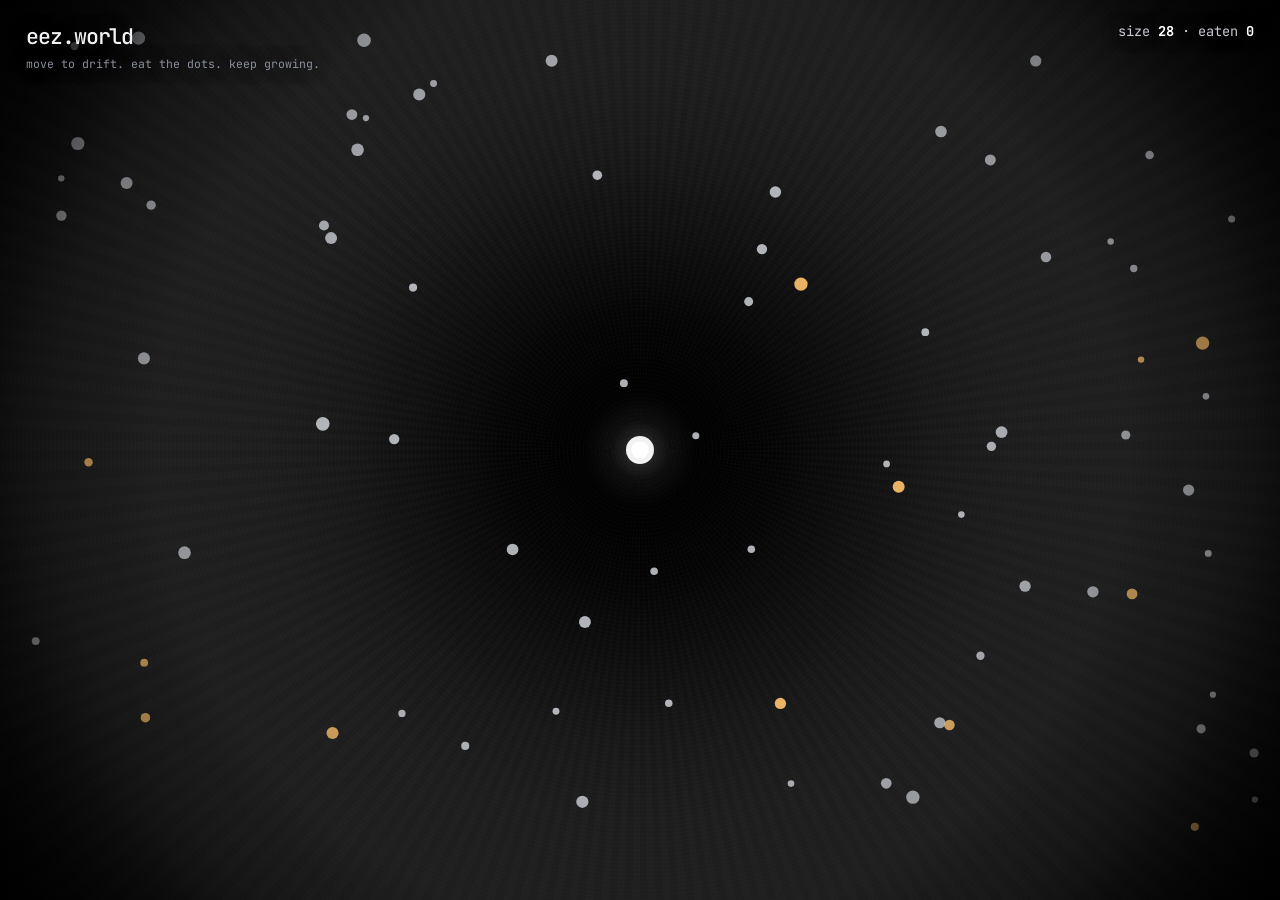
==== index.html @ ff13ab43 "eez.world home game: the orb travels like the bjvfi light, dots stay put, app links removed" ====
<!DOCTYPE html>
<html lang="en">
<head>
<meta charset="utf-8" />
<meta name="viewport" content="width=device-width, initial-scale=1, viewport-fit=cover, user-scalable=no" />
<meta name="theme-color" content="#000000" />
<title>eez.world</title>
<meta name="description" content="eez.world. Drift through the void, eat the dots, keep growing. The apps live at eez.world/eez and eez.world/unet." />
<meta property="og:title" content="eez.world" />
<meta property="og:description" content="Drift through the void, eat the dots, keep growing." />
<meta property="og:url" content="https://eez.world/" />
<meta property="og:type" content="website" />
<link rel="icon" href="eez/icons/eez.svg" type="image/svg+xml" />
<link rel="preconnect" href="https://fonts.googleapis.com" />
<link rel="preconnect" href="https://fonts.gstatic.com" crossorigin />
<link href="https://fonts.googleapis.com/css2?family=JetBrains+Mono:wght@400;500;700&display=swap" rel="stylesheet" />
<style>
  * { box-sizing: border-box; margin: 0; padding: 0; }
  html, body { height: 100%; }
  body {
    background: #000; color: #F2F2F5;
    font-family: "JetBrains Mono", ui-monospace, SFMono-Regular, Menlo, monospace;
    overflow: hidden;
  }
  /* The bjvfi void: layered rings and a soft light well, plus a vignette. */
  .void { position: fixed; inset: 0; overflow: hidden; background: #000; }
  .void::before {
    content: ""; position: absolute; inset: 0;
    background:
      repeating-conic-gradient(from 0deg at 50% 50%,
        rgba(255,255,255,.012) 0deg 1deg,
        transparent 1deg 2deg),
      repeating-radial-gradient(circle at 50% 50%,
        rgba(255,255,255,.010) 0px 1px,
        transparent 1px 4px),
      radial-gradient(circle at 50% 50%,
        #000 0%, #000 6%, #010101 11%, #050505 18%, #0d0d0d 26%,
        #161616 36%, #1f1f1f 48%, #262626 62%, #1f1f1f 78%,
        #0d0d0d 92%, #030303 100%);
    background-size: auto, auto, cover;
    pointer-events: none;
  }
  .void::after {
    content: ""; position: absolute; inset: 0; z-index: 3;
    background: radial-gradient(circle at 50% 50%,
      transparent 0%, transparent 40%,
      rgba(0,0,0,.35) 75%, rgba(0,0,0,.95) 100%);
    pointer-events: none;
  }
  canvas { position: absolute; inset: 0; z-index: 1; display: block; touch-action: none; cursor: crosshair; }
  .hud {
    position: absolute; z-index: 4; pointer-events: none;
    text-shadow: 0 0 18px rgba(0,0,0,.9);
  }
  .mark {
    top: 22px; left: 26px; font-size: 1.35rem; font-weight: 500; letter-spacing: -.05em;
  }
  .mark small { display: block; margin-top: 6px; font-size: .72rem; color: #8a8f9c; letter-spacing: 0; font-weight: 400; }
  .score { top: 22px; right: 26px; text-align: right; font-size: .85rem; color: #c9ccd4; }
  .score b { color: #fff; font-weight: 700; }
</style>
</head>
<body>
<div class="void">
  <canvas id="game" aria-label="A small game. Move to drift through the void and eat dots to grow."></canvas>
  <div class="hud mark">eez.world<small>move to drift. eat the dots. keep growing.</small></div>
  <div class="hud score">size <b id="size">10</b> · eaten <b id="eaten">0</b></div>
</div>
<script>
(function () {
  var canvas = document.getElementById("game");
  var ctx = canvas.getContext("2d");
  var sizeEl = document.getElementById("size");
  var eatenEl = document.getElementById("eaten");

  var W = 0, H = 0, DPR = 1;
  var pellets = [];
  var player = { x: 0, y: 0, r: 14 };
  var target = null;               // where the light is heading
  var eaten = 0;
  var keys = {};
  var MAX_R = 120;

  function pelletCount() { return Math.max(60, Math.min(150, Math.round(W * H / 15000))); }
  function newPellet() {
    return {
      x: 24 + Math.random() * Math.max(10, W - 48),
      y: 24 + Math.random() * Math.max(10, H - 48),
      r: 3 + Math.random() * 4,
      warm: Math.random() < 0.16    // a few warm dots among the pale ones
    };
  }
  function seed() {
    pellets = [];
    var n = pelletCount();
    for (var i = 0; i < n; i++) pellets.push(newPellet());
  }
  function resize() {
    DPR = Math.min(window.devicePixelRatio || 1, 2);
    W = window.innerWidth; H = window.innerHeight;
    canvas.width = Math.round(W * DPR);
    canvas.height = Math.round(H * DPR);
    canvas.style.width = W + "px";
    canvas.style.height = H + "px";
    if (!player.x && !player.y) { player.x = W / 2; player.y = H / 2; }
    player.x = Math.max(player.r, Math.min(W - player.r, player.x));
    player.y = Math.max(player.r, Math.min(H - player.r, player.y));
    seed();
  }
  window.addEventListener("resize", resize);

  window.addEventListener("pointermove", function (e) { target = { x: e.clientX, y: e.clientY }; });
  window.addEventListener("pointerdown", function (e) { target = { x: e.clientX, y: e.clientY }; });
  window.addEventListener("keydown", function (e) { keys[e.key.toLowerCase()] = true; });
  window.addEventListener("keyup", function (e) { keys[e.key.toLowerCase()] = false; });

  function step() {
    // The orb itself travels, the way the bjvfi light follows you around.
    if (!target) target = { x: player.x, y: player.y };
    var stepPx = 16;
    if (keys["arrowleft"] || keys["a"]) target.x -= stepPx;
    if (keys["arrowright"] || keys["d"]) target.x += stepPx;
    if (keys["arrowup"] || keys["w"]) target.y -= stepPx;
    if (keys["arrowdown"] || keys["s"]) target.y += stepPx;
    target.x = Math.max(0, Math.min(W, target.x));
    target.y = Math.max(0, Math.min(H, target.y));
    player.x += (target.x - player.x) * 0.07;
    player.y += (target.y - player.y) * 0.07;
    player.x = Math.max(player.r, Math.min(W - player.r, player.x));
    player.y = Math.max(player.r, Math.min(H - player.r, player.y));

    // Eating: touch a dot, grow a little, a new dot appears somewhere.
    for (var i = 0; i < pellets.length; i++) {
      var p = pellets[i];
      var dx = p.x - player.x, dy = p.y - player.y;
      var rr = player.r + p.r * 0.4;
      if (dx * dx + dy * dy < rr * rr) {
        if (player.r < MAX_R) player.r = Math.min(MAX_R, Math.sqrt(player.r * player.r + p.r * p.r * 0.55));
        eaten++;
        pellets[i] = newPellet();
        sizeEl.textContent = Math.round(player.r * 2);
        eatenEl.textContent = eaten;
      }
    }
  }

  function draw() {
    ctx.setTransform(DPR, 0, 0, DPR, 0, 0);
    ctx.clearRect(0, 0, W, H);

    // The dots sit still on the void. Only the light moves.
    for (var i = 0; i < pellets.length; i++) {
      var p = pellets[i];
      ctx.beginPath();
      ctx.arc(p.x, p.y, p.r, 0, Math.PI * 2);
      ctx.fillStyle = p.warm ? "rgba(255,196,110,0.9)" : "rgba(230,233,240,0.75)";
      ctx.fill();
    }

    // The player: a soft light well with a bright core, the bjvfi glow.
    var glow = ctx.createRadialGradient(player.x, player.y, 0, player.x, player.y, player.r * 4.2);
    glow.addColorStop(0, "rgba(255,255,255,0.20)");
    glow.addColorStop(0.5, "rgba(255,255,255,0.05)");
    glow.addColorStop(1, "rgba(255,255,255,0)");
    ctx.beginPath();
    ctx.arc(player.x, player.y, player.r * 4.2, 0, Math.PI * 2);
    ctx.fillStyle = glow;
    ctx.fill();
    ctx.beginPath();
    ctx.arc(player.x, player.y, player.r, 0, Math.PI * 2);
    ctx.fillStyle = "#F2F2F5";
    ctx.fill();
    ctx.beginPath();
    ctx.arc(player.x, player.y, player.r * 0.62, 0, Math.PI * 2);
    ctx.fillStyle = "#ffffff";
    ctx.fill();
  }

  function frame() {
    step();
    draw();
    requestAnimationFrame(frame);
  }
  resize();
  sizeEl.textContent = Math.round(player.r * 2);
  requestAnimationFrame(frame);
})();
</script>
</body>
</html>
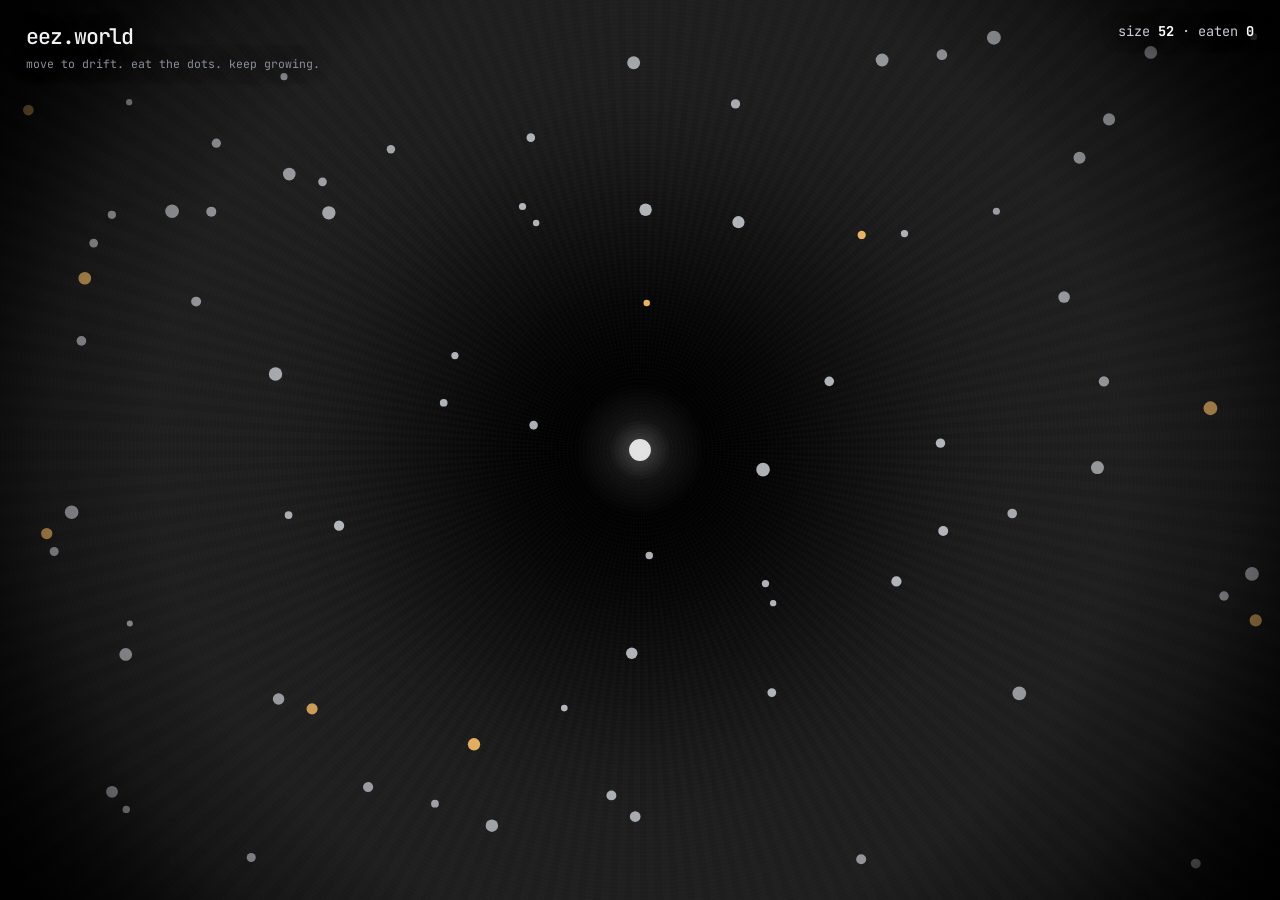
==== commit 1b73833a: "eez.world home game: bjvfi mechanics, the void light center itself glides after the pointer and eats" ====
--- a/index.html
+++ b/index.html
@@ -23,17 +23,17 @@
     overflow: hidden;
   }
   /* The bjvfi void: layered rings and a soft light well, plus a vignette. */
-  .void { position: fixed; inset: 0; overflow: hidden; background: #000; }
+  .void { --cx: 50%; --cy: 50%; position: fixed; inset: 0; overflow: hidden; background: #000; }
   .void::before {
     content: ""; position: absolute; inset: 0;
     background:
-      repeating-conic-gradient(from 0deg at 50% 50%,
+      repeating-conic-gradient(from 0deg at var(--cx) var(--cy),
         rgba(255,255,255,.012) 0deg 1deg,
         transparent 1deg 2deg),
-      repeating-radial-gradient(circle at 50% 50%,
+      repeating-radial-gradient(circle at var(--cx) var(--cy),
         rgba(255,255,255,.010) 0px 1px,
         transparent 1px 4px),
-      radial-gradient(circle at 50% 50%,
+      radial-gradient(circle at var(--cx) var(--cy),
         #000 0%, #000 6%, #010101 11%, #050505 18%, #0d0d0d 26%,
         #161616 36%, #1f1f1f 48%, #262626 62%, #1f1f1f 78%,
         #0d0d0d 92%, #030303 100%);
@@ -42,7 +42,7 @@
   }
   .void::after {
     content: ""; position: absolute; inset: 0; z-index: 3;
-    background: radial-gradient(circle at 50% 50%,
+    background: radial-gradient(circle at var(--cx) var(--cy),
       transparent 0%, transparent 40%,
       rgba(0,0,0,.35) 75%, rgba(0,0,0,.95) 100%);
     pointer-events: none;
@@ -70,16 +70,33 @@
 (function () {
   var canvas = document.getElementById("game");
   var ctx = canvas.getContext("2d");
+  var voidEl = document.querySelector(".void");
   var sizeEl = document.getElementById("size");
   var eatenEl = document.getElementById("eaten");
 
   var W = 0, H = 0, DPR = 1;
   var pellets = [];
-  var player = { x: 0, y: 0, r: 14 };
-  var target = null;               // where the light is heading
   var eaten = 0;
+  var coreR = 26;                  // the bright heart of the light, grows as you eat
+  var MAX_CORE = 120;
   var keys = {};
-  var MAX_R = 120;
+
+  // The bjvfi way: the light center is a pair of percentages that ease
+  // after the pointer. The background gradients are centered on them, so
+  // the whole light well glides across the screen. There is no ball.
+  var tx = 50, ty = 50, cx = 50, cy = 50;
+  function point(x, y) {
+    var r = voidEl.getBoundingClientRect();
+    tx = ((x - r.left) / r.width) * 100;
+    ty = ((y - r.top) / r.height) * 100;
+  }
+  document.addEventListener("mousemove", function (e) { point(e.clientX, e.clientY); }, { passive: true });
+  document.addEventListener("touchmove", function (e) {
+    if (e.touches && e.touches[0]) point(e.touches[0].clientX, e.touches[0].clientY);
+  }, { passive: true });
+  document.addEventListener("mouseleave", function () { tx = 50; ty = 50; });
+  document.addEventListener("keydown", function (e) { keys[e.key.toLowerCase()] = true; });
+  document.addEventListener("keyup", function (e) { keys[e.key.toLowerCase()] = false; });
 
   function pelletCount() { return Math.max(60, Math.min(150, Math.round(W * H / 15000))); }
   function newPellet() {
@@ -87,7 +104,7 @@
       x: 24 + Math.random() * Math.max(10, W - 48),
       y: 24 + Math.random() * Math.max(10, H - 48),
       r: 3 + Math.random() * 4,
-      warm: Math.random() < 0.16    // a few warm dots among the pale ones
+      warm: Math.random() < 0.16
     };
   }
   function seed() {
@@ -102,43 +119,34 @@
     canvas.height = Math.round(H * DPR);
     canvas.style.width = W + "px";
     canvas.style.height = H + "px";
-    if (!player.x && !player.y) { player.x = W / 2; player.y = H / 2; }
-    player.x = Math.max(player.r, Math.min(W - player.r, player.x));
-    player.y = Math.max(player.r, Math.min(H - player.r, player.y));
     seed();
   }
   window.addEventListener("resize", resize);
 
-  window.addEventListener("pointermove", function (e) { target = { x: e.clientX, y: e.clientY }; });
-  window.addEventListener("pointerdown", function (e) { target = { x: e.clientX, y: e.clientY }; });
-  window.addEventListener("keydown", function (e) { keys[e.key.toLowerCase()] = true; });
-  window.addEventListener("keyup", function (e) { keys[e.key.toLowerCase()] = false; });
+  function step() {
+    var kstep = 1.6;
+    if (keys["arrowleft"] || keys["a"]) tx -= kstep;
+    if (keys["arrowright"] || keys["d"]) tx += kstep;
+    if (keys["arrowup"] || keys["w"]) ty -= kstep;
+    if (keys["arrowdown"] || keys["s"]) ty += kstep;
+    tx = Math.max(0, Math.min(100, tx));
+    ty = Math.max(0, Math.min(100, ty));
+    cx += (tx - cx) * 0.055;       // same ease as bjvfi
+    cy += (ty - cy) * 0.055;
+    voidEl.style.setProperty("--cx", cx + "%");
+    voidEl.style.setProperty("--cy", cy + "%");
 
-  function step() {
-    // The orb itself travels, the way the bjvfi light follows you around.
-    if (!target) target = { x: player.x, y: player.y };
-    var stepPx = 16;
-    if (keys["arrowleft"] || keys["a"]) target.x -= stepPx;
-    if (keys["arrowright"] || keys["d"]) target.x += stepPx;
-    if (keys["arrowup"] || keys["w"]) target.y -= stepPx;
-    if (keys["arrowdown"] || keys["s"]) target.y += stepPx;
-    target.x = Math.max(0, Math.min(W, target.x));
-    target.y = Math.max(0, Math.min(H, target.y));
-    player.x += (target.x - player.x) * 0.07;
-    player.y += (target.y - player.y) * 0.07;
-    player.x = Math.max(player.r, Math.min(W - player.r, player.x));
-    player.y = Math.max(player.r, Math.min(H - player.r, player.y));
-
-    // Eating: touch a dot, grow a little, a new dot appears somewhere.
+    // Eating: a dot inside the light's bright core gets eaten.
+    var px = cx / 100 * W, py = cy / 100 * H;
     for (var i = 0; i < pellets.length; i++) {
       var p = pellets[i];
-      var dx = p.x - player.x, dy = p.y - player.y;
-      var rr = player.r + p.r * 0.4;
+      var dx = p.x - px, dy = p.y - py;
+      var rr = coreR + p.r * 0.4;
       if (dx * dx + dy * dy < rr * rr) {
-        if (player.r < MAX_R) player.r = Math.min(MAX_R, Math.sqrt(player.r * player.r + p.r * p.r * 0.55));
+        if (coreR < MAX_CORE) coreR = Math.min(MAX_CORE, Math.sqrt(coreR * coreR + p.r * p.r * 2.2));
         eaten++;
         pellets[i] = newPellet();
-        sizeEl.textContent = Math.round(player.r * 2);
+        sizeEl.textContent = Math.round(coreR * 2);
         eatenEl.textContent = eaten;
       }
     }
@@ -147,6 +155,7 @@
   function draw() {
     ctx.setTransform(DPR, 0, 0, DPR, 0, 0);
     ctx.clearRect(0, 0, W, H);
+    var px = cx / 100 * W, py = cy / 100 * H;
 
     // The dots sit still on the void. Only the light moves.
     for (var i = 0; i < pellets.length; i++) {
@@ -157,22 +166,18 @@
       ctx.fill();
     }
 
-    // The player: a soft light well with a bright core, the bjvfi glow.
-    var glow = ctx.createRadialGradient(player.x, player.y, 0, player.x, player.y, player.r * 4.2);
-    glow.addColorStop(0, "rgba(255,255,255,0.20)");
-    glow.addColorStop(0.5, "rgba(255,255,255,0.05)");
+    // The bright heart of the light, soft, drawn where the center is.
+    var glow = ctx.createRadialGradient(px, py, 0, px, py, coreR * 2.6);
+    glow.addColorStop(0, "rgba(255,255,255,0.28)");
+    glow.addColorStop(0.45, "rgba(255,255,255,0.07)");
     glow.addColorStop(1, "rgba(255,255,255,0)");
     ctx.beginPath();
-    ctx.arc(player.x, player.y, player.r * 4.2, 0, Math.PI * 2);
+    ctx.arc(px, py, coreR * 2.6, 0, Math.PI * 2);
     ctx.fillStyle = glow;
     ctx.fill();
     ctx.beginPath();
-    ctx.arc(player.x, player.y, player.r, 0, Math.PI * 2);
-    ctx.fillStyle = "#F2F2F5";
-    ctx.fill();
-    ctx.beginPath();
-    ctx.arc(player.x, player.y, player.r * 0.62, 0, Math.PI * 2);
-    ctx.fillStyle = "#ffffff";
+    ctx.arc(px, py, coreR * 0.42, 0, Math.PI * 2);
+    ctx.fillStyle = "rgba(255,255,255,0.85)";
     ctx.fill();
   }
 
@@ -182,7 +187,7 @@
     requestAnimationFrame(frame);
   }
   resize();
-  sizeEl.textContent = Math.round(player.r * 2);
+  sizeEl.textContent = Math.round(coreR * 2);
   requestAnimationFrame(frame);
 })();
 </script>
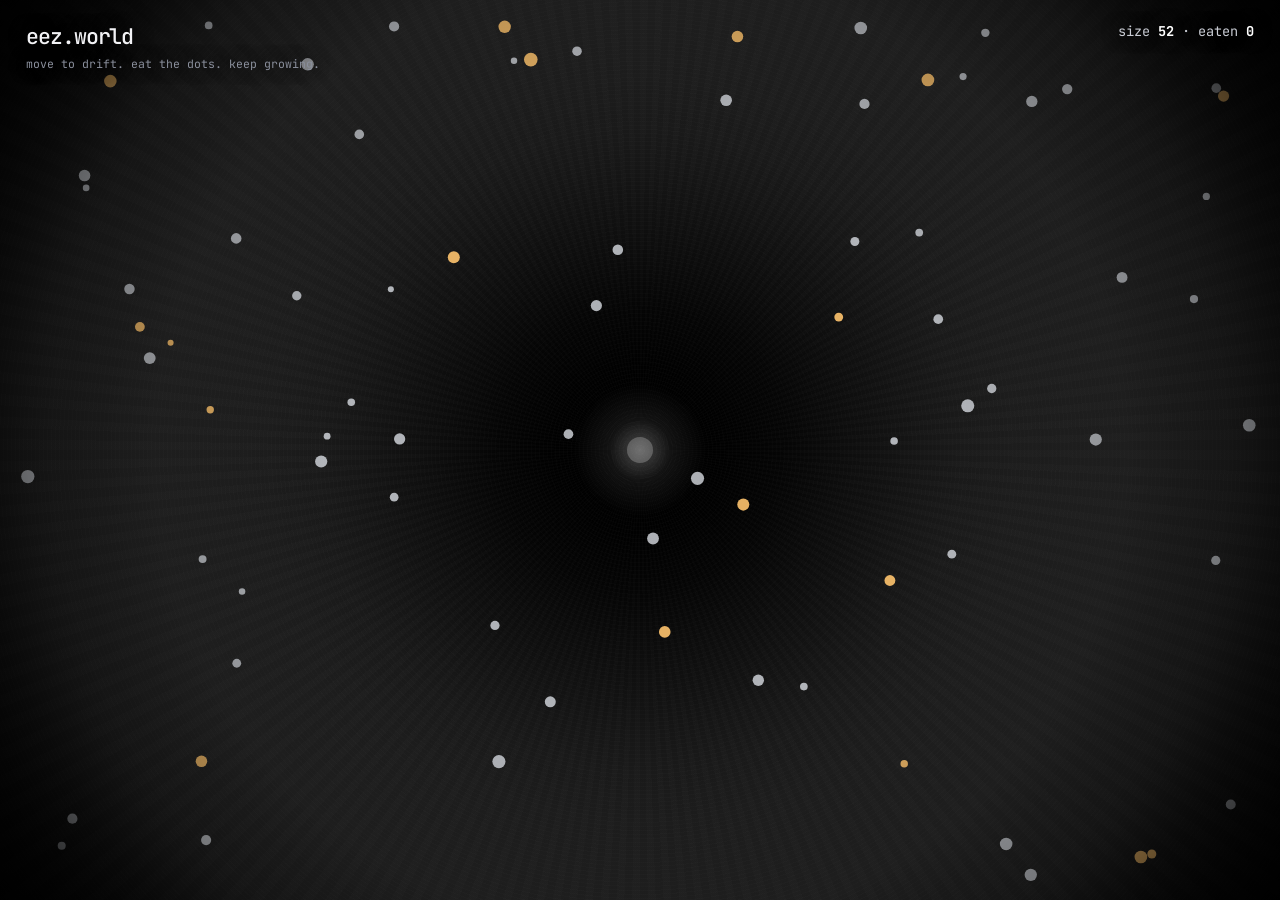
==== commit 9dbf93f0: "eez.world home game: soften the light core, no hard disc" ====
--- a/index.html
+++ b/index.html
@@ -176,8 +176,8 @@
     ctx.fillStyle = glow;
     ctx.fill();
     ctx.beginPath();
-    ctx.arc(px, py, coreR * 0.42, 0, Math.PI * 2);
-    ctx.fillStyle = "rgba(255,255,255,0.85)";
+    ctx.arc(px, py, coreR * 0.5, 0, Math.PI * 2);
+    ctx.fillStyle = "rgba(255,255,255,0.22)";
     ctx.fill();
   }
 
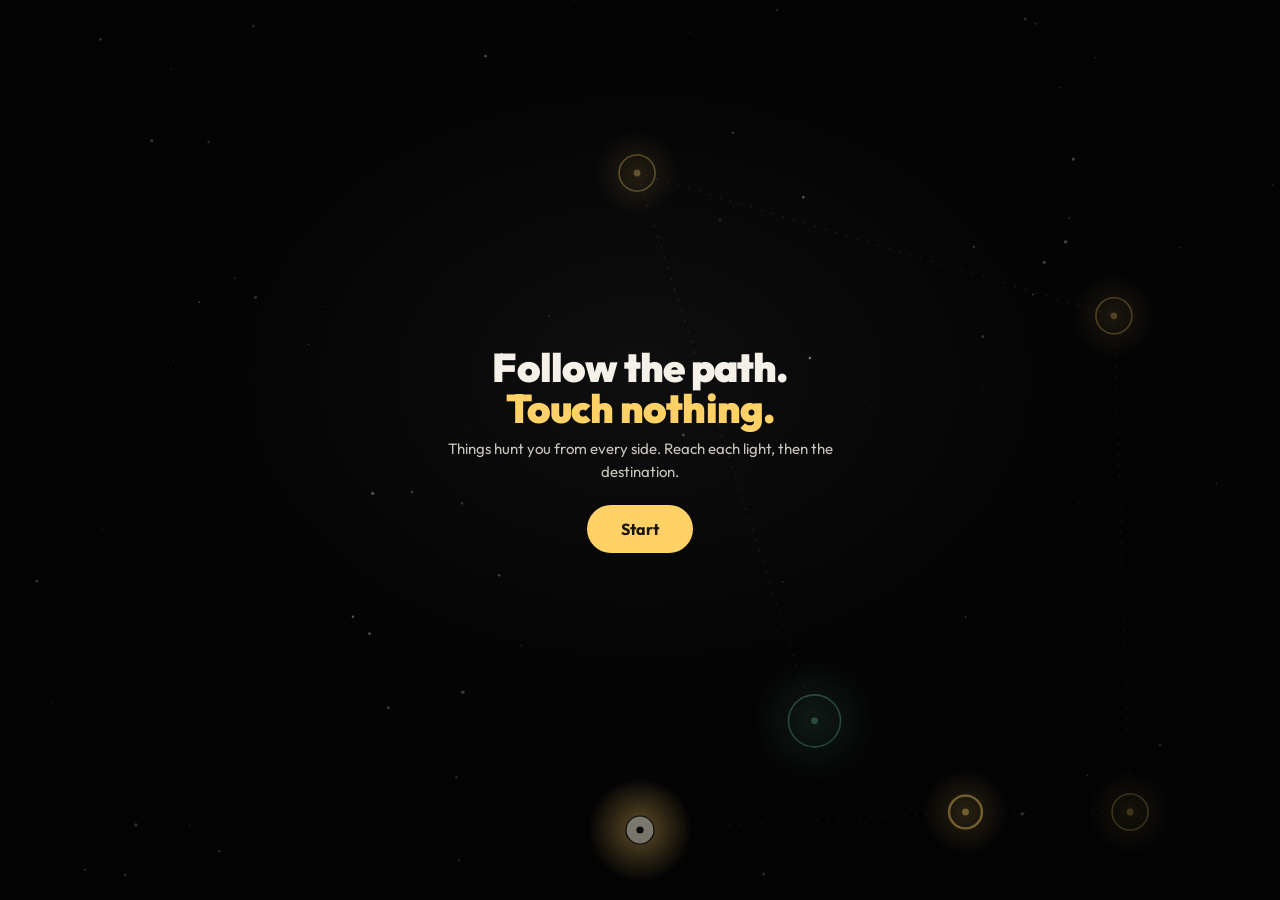
==== commit 17637132: "eez.world home: destination dodge game, clean void, hunters from all sides, harder path" ====
--- a/index.html
+++ b/index.html
@@ -1,194 +1,577 @@
-<!DOCTYPE html>
+<!doctype html>
 <html lang="en">
 <head>
 <meta charset="utf-8" />
-<meta name="viewport" content="width=device-width, initial-scale=1, viewport-fit=cover, user-scalable=no" />
-<meta name="theme-color" content="#000000" />
-<title>eez.world</title>
-<meta name="description" content="eez.world. Drift through the void, eat the dots, keep growing. The apps live at eez.world/eez and eez.world/unet." />
-<meta property="og:title" content="eez.world" />
-<meta property="og:description" content="Drift through the void, eat the dots, keep growing." />
-<meta property="og:url" content="https://eez.world/" />
-<meta property="og:type" content="website" />
-<link rel="icon" href="eez/icons/eez.svg" type="image/svg+xml" />
-<link rel="preconnect" href="https://fonts.googleapis.com" />
-<link rel="preconnect" href="https://fonts.gstatic.com" crossorigin />
-<link href="https://fonts.googleapis.com/css2?family=JetBrains+Mono:wght@400;500;700&display=swap" rel="stylesheet" />
+<meta name="viewport" content="width=device-width, initial-scale=1, viewport-fit=cover" />
+<meta name="color-scheme" content="dark" />
+<link rel="icon" href="data:," />
+<title>Destination</title>
+<link rel="preconnect" href="https://fonts.googleapis.com">
+<link rel="preconnect" href="https://fonts.gstatic.com" crossorigin>
+<link href="https://fonts.googleapis.com/css2?family=Outfit:wght@500;700;900&display=swap" rel="stylesheet">
 <style>
-  * { box-sizing: border-box; margin: 0; padding: 0; }
-  html, body { height: 100%; }
-  body {
-    background: #000; color: #F2F2F5;
-    font-family: "JetBrains Mono", ui-monospace, SFMono-Regular, Menlo, monospace;
-    overflow: hidden;
-  }
-  /* The bjvfi void: layered rings and a soft light well, plus a vignette. */
-  .void { --cx: 50%; --cy: 50%; position: fixed; inset: 0; overflow: hidden; background: #000; }
-  .void::before {
-    content: ""; position: absolute; inset: 0;
+  :root{
+    --bg:#070708;
+    --text:#f5f1e8;
+    --amber:#ffd166;
+    --red:#ff4757;
+    --green:#8affc1;
+  }
+  *{box-sizing:border-box}
+  html,body{height:100%}
+  body{
+    margin:0;
+    background:var(--bg);
+    color:var(--text);
+    font-family:"Outfit", system-ui, -apple-system, Segoe UI, Roboto, sans-serif;
+    overflow:hidden;
+  }
+  .stage{
+    position:fixed;inset:0;
     background:
-      repeating-conic-gradient(from 0deg at var(--cx) var(--cy),
-        rgba(255,255,255,.012) 0deg 1deg,
-        transparent 1deg 2deg),
-      repeating-radial-gradient(circle at var(--cx) var(--cy),
-        rgba(255,255,255,.010) 0px 1px,
-        transparent 1px 4px),
-      radial-gradient(circle at var(--cx) var(--cy),
-        #000 0%, #000 6%, #010101 11%, #050505 18%, #0d0d0d 26%,
-        #161616 36%, #1f1f1f 48%, #262626 62%, #1f1f1f 78%,
-        #0d0d0d 92%, #030303 100%);
-    background-size: auto, auto, cover;
-    pointer-events: none;
-  }
-  .void::after {
-    content: ""; position: absolute; inset: 0; z-index: 3;
-    background: radial-gradient(circle at var(--cx) var(--cy),
-      transparent 0%, transparent 40%,
-      rgba(0,0,0,.35) 75%, rgba(0,0,0,.95) 100%);
-    pointer-events: none;
-  }
-  canvas { position: absolute; inset: 0; z-index: 1; display: block; touch-action: none; cursor: crosshair; }
-  .hud {
-    position: absolute; z-index: 4; pointer-events: none;
-    text-shadow: 0 0 18px rgba(0,0,0,.9);
-  }
-  .mark {
-    top: 22px; left: 26px; font-size: 1.35rem; font-weight: 500; letter-spacing: -.05em;
-  }
-  .mark small { display: block; margin-top: 6px; font-size: .72rem; color: #8a8f9c; letter-spacing: 0; font-weight: 400; }
-  .score { top: 22px; right: 26px; text-align: right; font-size: .85rem; color: #c9ccd4; }
-  .score b { color: #fff; font-weight: 700; }
+      radial-gradient(700px 500px at 50% 42%, rgba(255,255,255,.045), transparent 60%),
+      #070708;
+    overflow:hidden;
+  }
+  canvas{
+    position:absolute;inset:0;width:100%;height:100%;display:block;
+    touch-action:none;
+    cursor:crosshair;
+  }
+
+  /* The one quiet marker: how far along the path you are */
+  .pips{
+    position:absolute;left:50%;bottom:18px;transform:translateX(-50%);
+    display:flex;gap:7px;z-index:2;pointer-events:none;
+  }
+  .pips i{
+    width:7px;height:7px;border-radius:50%;
+    background:rgba(255,255,255,.18);
+    transition:background .3s;
+  }
+  .pips i.done{background:var(--amber)}
+  .pips i.now{background:#fff;box-shadow:0 0 8px rgba(255,255,255,.8)}
+  .pips[hidden]{display:none}
+
+  /* Overlays: one line, one button, nothing else */
+  .overlay{
+    position:absolute;inset:0;z-index:4;
+    display:flex;align-items:center;justify-content:center;
+    padding:18px;
+    background:radial-gradient(700px 500px at 50% 40%, rgba(0,0,0,.15), rgba(0,0,0,.55));
+  }
+  .overlay[hidden]{display:none}
+  .card{text-align:center;width:min(440px,100%)}
+  .card h1{
+    margin:0 0 10px;font-size:40px;line-height:1.02;letter-spacing:-.02em;font-weight:900;
+  }
+  .card h1 em{font-style:normal;color:var(--amber)}
+  .card.fail h1 em{color:var(--red)}
+  .card.win h1 em{color:var(--green)}
+  .card p{margin:0;color:#c9c5bb;line-height:1.5;font-size:15px}
+  .btn{
+    appearance:none;border:0;
+    background:var(--amber);color:#1a1400;
+    padding:14px 34px;border-radius:999px;
+    font-family:inherit;font-weight:700;font-size:16px;
+    cursor:pointer;margin-top:22px;
+  }
+  .btn:hover{background:#ffdc85}
+  .btn:active{transform:translateY(1px)}
 </style>
 </head>
 <body>
-<div class="void">
-  <canvas id="game" aria-label="A small game. Move to drift through the void and eat dots to grow."></canvas>
-  <div class="hud mark">eez.world<small>move to drift. eat the dots. keep growing.</small></div>
-  <div class="hud score">size <b id="size">10</b> · eaten <b id="eaten">0</b></div>
-</div>
+<main class="stage" id="stage">
+  <canvas id="game"></canvas>
+
+  <div class="pips" id="pips" hidden></div>
+
+  <div class="overlay" id="overlayStart">
+    <div class="card">
+      <h1>Follow the path.<br><em>Touch nothing.</em></h1>
+      <p>Things hunt you from every side. Reach each light, then the destination.</p>
+      <button class="btn" id="btnStart" type="button">Start</button>
+    </div>
+  </div>
+
+  <div class="overlay" id="overlayFail" hidden>
+    <div class="card fail">
+      <h1>You got <em>hit.</em></h1>
+      <p id="failText">Something caught you.</p>
+      <button class="btn" id="btnRetry" type="button">Try again</button>
+    </div>
+  </div>
+
+  <div class="overlay" id="overlayWin" hidden>
+    <div class="card win">
+      <h1>You <em>made it.</em></h1>
+      <p>The next path is longer, and they hunt harder.</p>
+      <button class="btn" id="btnAgain" type="button">Next path</button>
+    </div>
+  </div>
+</main>
+
 <script>
-(function () {
-  var canvas = document.getElementById("game");
-  var ctx = canvas.getContext("2d");
-  var voidEl = document.querySelector(".void");
-  var sizeEl = document.getElementById("size");
-  var eatenEl = document.getElementById("eaten");
+(function(){
+  var canvas = document.getElementById('game');
+  var ctx = canvas.getContext('2d');
+  var stage = document.getElementById('stage');
+  var pipsEl = document.getElementById('pips');
+  var overlayStart = document.getElementById('overlayStart');
+  var overlayFail = document.getElementById('overlayFail');
+  var overlayWin = document.getElementById('overlayWin');
+  var failText = document.getElementById('failText');
 
   var W = 0, H = 0, DPR = 1;
-  var pellets = [];
-  var eaten = 0;
-  var coreR = 26;                  // the bright heart of the light, grows as you eat
-  var MAX_CORE = 120;
+  function clamp(v,a,b){ return Math.max(a, Math.min(b, v)); }
+  function rand(a,b){ return a + Math.random()*(b-a); }
+  function dist(x1,y1,x2,y2){ var dx=x2-x1, dy=y2-y1; return Math.sqrt(dx*dx+dy*dy); }
+
+  // ---------- state ----------
+  var state = 'ready'; // ready | playing | failed | won
+  var player = { x:0, y:0, tx:0, ty:0, r:14 };
   var keys = {};
-
-  // The bjvfi way: the light center is a pair of percentages that ease
-  // after the pointer. The background gradients are centered on them, so
-  // the whole light well glides across the screen. There is no ball.
-  var tx = 50, ty = 50, cx = 50, cy = 50;
-  function point(x, y) {
-    var r = voidEl.getBoundingClientRect();
-    tx = ((x - r.left) / r.width) * 100;
-    ty = ((y - r.top) / r.height) * 100;
-  }
-  document.addEventListener("mousemove", function (e) { point(e.clientX, e.clientY); }, { passive: true });
-  document.addEventListener("touchmove", function (e) {
-    if (e.touches && e.touches[0]) point(e.touches[0].clientX, e.touches[0].clientY);
-  }, { passive: true });
-  document.addEventListener("mouseleave", function () { tx = 50; ty = 50; });
-  document.addEventListener("keydown", function (e) { keys[e.key.toLowerCase()] = true; });
-  document.addEventListener("keyup", function (e) { keys[e.key.toLowerCase()] = false; });
-
-  function pelletCount() { return Math.max(60, Math.min(150, Math.round(W * H / 15000))); }
-  function newPellet() {
+  var hunters = [];
+  var particles = [];
+  var stars = [];
+  var path = [];        // waypoint points; the last one is the destination
+  var wpIndex = 0;      // which waypoint is lit now
+  var level = 1;
+  var elapsed = 0;
+  var spawnTimer = 0;
+  var shake = 0;
+  var audioCtx = null;
+
+  function resize(){
+    var r = stage.getBoundingClientRect();
+    W = Math.max(300, Math.floor(r.width));
+    H = Math.max(300, Math.floor(r.height));
+    DPR = Math.min(2, window.devicePixelRatio || 1);
+    canvas.width = Math.floor(W * DPR);
+    canvas.height = Math.floor(H * DPR);
+    canvas.style.width = W + 'px';
+    canvas.style.height = H + 'px';
+    ctx.setTransform(DPR,0,0,DPR,0,0);
+    player.x = clamp(player.x, player.r+6, W-player.r-6);
+    player.y = clamp(player.y, player.r+6, H-player.r-6);
+    player.tx = clamp(player.tx, player.r+4, W-player.r-4);
+    player.ty = clamp(player.ty, player.r+4, H-player.r-4);
+    makeStars();
+    if(state==='ready') buildPath();
+  }
+
+  // ---------- sound (quiet feedback only) ----------
+  function ensureAudio(){
+    try{
+      if(!audioCtx) audioCtx = new (window.AudioContext || window.webkitAudioContext)();
+      if(audioCtx.state==='suspended') audioCtx.resume();
+      return audioCtx;
+    }catch(e){ return null; }
+  }
+  function beep(freq, dur, type, vol, delay){
+    var ac = ensureAudio(); if(!ac) return;
+    var t = ac.currentTime + (delay || 0);
+    var o = ac.createOscillator(); var g = ac.createGain();
+    o.type = type || 'sine'; o.frequency.value = freq;
+    g.gain.setValueAtTime(vol || 0.07, t);
+    g.gain.exponentialRampToValueAtTime(0.001, t + dur);
+    o.connect(g); g.connect(ac.destination);
+    o.start(t); o.stop(t + dur);
+  }
+  function soundHit(){ beep(140,.28,'sawtooth',.11); beep(70,.35,'square',.08,.06); }
+  function soundStep(){ beep(660,.1,'sine',.05); beep(880,.14,'sine',.05,.07); }
+  function soundWin(){ beep(523,.14,'sine',.08); beep(659,.14,'sine',.08,.11); beep(784,.24,'sine',.09,.22); }
+
+  // ---------- path ----------
+  // A winding route across the whole field. Each new leg turns hard away
+  // from the last one, so the run is never a straight climb.
+  function buildPath(){
+    path = [];
+    var total = 4 + level; // waypoints including the destination
+    var margin = 64;
+    var minX = margin, maxX = W - margin, minY = margin, maxY = H - margin - 24;
+    var px = W/2, py = H - 70; // player home
+    var prevAngle = -Math.PI/2;
+    for(var i=0;i<total;i++){
+      var isLast = (i === total-1);
+      var frac = (i+1)/total;
+      // legs get longer as the path goes on
+      var legLen = clamp(Math.min(W,H) * (0.34 + frac*0.30) * rand(0.85, 1.1), 120, Math.max(W,H)*0.72);
+      var x = px, y = py, tries = 0;
+      do {
+        // force a real turn: well away from the previous leg's direction
+        var turn = rand(0.9, 2.4) * (Math.random() < 0.5 ? -1 : 1);
+        var ang = prevAngle + turn;
+        x = clamp(px + Math.cos(ang)*legLen, minX, maxX);
+        y = clamp(py + Math.sin(ang)*legLen, minY, maxY);
+        tries++;
+      } while(dist(px,py,x,y) < 130 && tries < 14);
+      prevAngle = Math.atan2(y-py, x-px);
+      path.push({ x:x, y:y, last:isLast });
+      px = x; py = y;
+    }
+    wpIndex = 0;
+    renderPips();
+  }
+  function renderPips(){
+    pipsEl.innerHTML = '';
+    for(var i=0;i<path.length;i++){
+      var dot = document.createElement('i');
+      if(i < wpIndex) dot.className = 'done';
+      else if(i === wpIndex) dot.className = 'now';
+      pipsEl.appendChild(dot);
+    }
+  }
+
+  function makeStars(){
+    stars = [];
+    var n = Math.floor((W*H)/15000);
+    for(var i=0;i<n;i++) stars.push({x:Math.random()*W, y:Math.random()*H, r:Math.random()*1.3+.4, a:Math.random()*.45+.12});
+  }
+
+  function resetPositions(){
+    player.x = W/2; player.y = H - 70;
+    player.tx = player.x; player.ty = player.y;
+  }
+  function resetGame(lv){
+    level = lv;
+    hunters = []; particles = [];
+    elapsed = 0; spawnTimer = 500; shake = 0;
+    resetPositions();
+    buildPath();
+  }
+  function startRun(lv){
+    ensureAudio();
+    resetGame(lv);
+    state = 'playing';
+    overlayStart.hidden = true; overlayFail.hidden = true; overlayWin.hidden = true;
+    pipsEl.hidden = false;
+  }
+  function showStart(){
+    state = 'ready';
+    resetGame(1);
+    overlayStart.hidden = false; overlayFail.hidden = true; overlayWin.hidden = true;
+    pipsEl.hidden = true;
+  }
+  function fail(){
+    state = 'failed'; shake = 14; soundHit();
+    burst(player.x, player.y, '#ff4757', 26);
+    burst(player.x, player.y, '#ffffff', 12);
+    var left = path.length - wpIndex;
+    failText.textContent = left <= 1
+      ? 'Caught you right at the destination.'
+      : (wpIndex === 0
+        ? 'Something caught you before the first light.'
+        : 'Something caught you on the way.');
+    overlayFail.hidden = false;
+    pipsEl.hidden = true;
+  }
+  function win(){
+    state = 'won'; soundWin();
+    var d = path[path.length-1];
+    burst(d.x, d.y, '#8affc1', 30);
+    burst(d.x, d.y, '#ffd166', 22);
+    overlayWin.hidden = false;
+    pipsEl.hidden = true;
+  }
+  function reachWaypoint(){
+    var wp = path[wpIndex];
+    burst(wp.x, wp.y, wp.last ? '#8affc1' : '#ffd166', 18);
+    if(wp.last){ win(); return; }
+    soundStep();
+    wpIndex++;
+    renderPips();
+    // every light you reach makes them come harder
+    spawnTimer = Math.min(spawnTimer, 260);
+  }
+
+  // ---------- hunters ----------
+  // They enter from any edge and steer toward you. The further along the
+  // path (and the higher the level), the faster they are, the harder they
+  // turn, and the more of them there are.
+  function difficulty(){
+    var stageFrac = path.length ? wpIndex / path.length : 0;
     return {
-      x: 24 + Math.random() * Math.max(10, W - 48),
-      y: 24 + Math.random() * Math.max(10, H - 48),
-      r: 3 + Math.random() * 4,
-      warm: Math.random() < 0.16
+      speed: 1.45 + (level-1)*0.22 + stageFrac*1.15 + elapsed*0.008,
+      turn: 0.020 + (level-1)*0.003 + stageFrac*0.022,   // radians per frame of steering
+      interval: clamp(760 - (level-1)*60 - stageFrac*330 - elapsed*2.4, 235, 760)
     };
   }
-  function seed() {
-    pellets = [];
-    var n = pelletCount();
-    for (var i = 0; i < n; i++) pellets.push(newPellet());
-  }
-  function resize() {
-    DPR = Math.min(window.devicePixelRatio || 1, 2);
-    W = window.innerWidth; H = window.innerHeight;
-    canvas.width = Math.round(W * DPR);
-    canvas.height = Math.round(H * DPR);
-    canvas.style.width = W + "px";
-    canvas.style.height = H + "px";
-    seed();
-  }
-  window.addEventListener("resize", resize);
-
-  function step() {
-    var kstep = 1.6;
-    if (keys["arrowleft"] || keys["a"]) tx -= kstep;
-    if (keys["arrowright"] || keys["d"]) tx += kstep;
-    if (keys["arrowup"] || keys["w"]) ty -= kstep;
-    if (keys["arrowdown"] || keys["s"]) ty += kstep;
-    tx = Math.max(0, Math.min(100, tx));
-    ty = Math.max(0, Math.min(100, ty));
-    cx += (tx - cx) * 0.055;       // same ease as bjvfi
-    cy += (ty - cy) * 0.055;
-    voidEl.style.setProperty("--cx", cx + "%");
-    voidEl.style.setProperty("--cy", cy + "%");
-
-    // Eating: a dot inside the light's bright core gets eaten.
-    var px = cx / 100 * W, py = cy / 100 * H;
-    for (var i = 0; i < pellets.length; i++) {
-      var p = pellets[i];
-      var dx = p.x - px, dy = p.y - py;
-      var rr = coreR + p.r * 0.4;
-      if (dx * dx + dy * dy < rr * rr) {
-        if (coreR < MAX_CORE) coreR = Math.min(MAX_CORE, Math.sqrt(coreR * coreR + p.r * p.r * 2.2));
-        eaten++;
-        pellets[i] = newPellet();
-        sizeEl.textContent = Math.round(coreR * 2);
-        eatenEl.textContent = eaten;
+  function spawnHunter(){
+    var d = difficulty();
+    // pick any edge: top, bottom, left, right
+    var edge = Math.floor(Math.random()*4);
+    var x, y;
+    if(edge===0){ x = rand(0,W); y = -30; }
+    else if(edge===1){ x = rand(0,W); y = H+30; }
+    else if(edge===2){ x = -30; y = rand(0,H); }
+    else { x = W+30; y = rand(0,H); }
+    var ang = Math.atan2(player.y - y, player.x - x);
+    // chargers fly straight, hunters steer, seekers steer hard
+    var roll = Math.random();
+    var kind, steerMul;
+    if(roll < 0.22){ kind = 'charger'; steerMul = 0; }
+    else if(roll < 0.82){ kind = 'hunter'; steerMul = 1; }
+    else { kind = 'seeker'; steerMul = 1.7; }
+    var r = kind==='seeker' ? rand(9,13) : rand(11,19);
+    hunters.push({
+      kind: kind, x:x, y:y, r:r,
+      ang: ang,
+      speed: d.speed * rand(0.85, 1.25) * (kind==='seeker' ? 0.92 : 1),
+      turn: d.turn * steerMul,
+      rot: rand(0, Math.PI*2), vr: rand(-.04,.04),
+      wob: rand(0, Math.PI*2)
+    });
+  }
+  function collides(h){
+    var dx = player.x - h.x, dy = player.y - h.y;
+    var rr = (player.r * 0.88) + (h.r * 0.82);
+    return (dx*dx + dy*dy) < rr*rr;
+  }
+
+  function burst(x,y,color,n){
+    for(var i=0;i<n;i++){
+      var a = Math.random()*Math.PI*2, s = rand(1,4.2);
+      particles.push({x:x,y:y,vx:Math.cos(a)*s,vy:Math.sin(a)*s,life:1,decay:rand(.015,.035),r:rand(1.5,3.5),color:color});
+    }
+  }
+
+  // ---------- input: the light glides after the pointer ----------
+  function setTargetFromEvent(e){
+    var r = canvas.getBoundingClientRect();
+    var cx, cy;
+    if(e.touches && e.touches[0]){ cx = e.touches[0].clientX; cy = e.touches[0].clientY; }
+    else { cx = e.clientX; cy = e.clientY; }
+    player.tx = clamp(cx - r.left, player.r+4, W-player.r-4);
+    player.ty = clamp(cy - r.top, player.r+4, H-player.r-4);
+  }
+  canvas.addEventListener('pointerdown', function(e){ setTargetFromEvent(e); ensureAudio(); });
+  window.addEventListener('pointermove', function(e){ if(state==='playing' || state==='ready') setTargetFromEvent(e); });
+  canvas.addEventListener('touchmove', function(e){ e.preventDefault(); setTargetFromEvent(e); }, {passive:false});
+
+  window.addEventListener('keydown', function(e){
+    keys[e.key.toLowerCase()] = true;
+    if(e.key===' '){
+      e.preventDefault();
+      if(state==='ready') startRun(1);
+      else if(state==='failed') startRun(level);
+      else if(state==='won') startRun(level+1);
+    }
+    if(['ArrowUp','ArrowDown','ArrowLeft','ArrowRight',' '].indexOf(e.key) >= 0) e.preventDefault();
+  });
+  window.addEventListener('keyup', function(e){ keys[e.key.toLowerCase()] = false; });
+
+  document.getElementById('btnStart').addEventListener('click', function(){ startRun(1); });
+  document.getElementById('btnRetry').addEventListener('click', function(){ startRun(level); });
+  document.getElementById('btnAgain').addEventListener('click', function(){ startRun(level+1); });
+
+  // ---------- drawing ----------
+  function drawPath(now){
+    if(!path.length) return;
+    // faint dotted route from where you are through the remaining lights
+    ctx.save();
+    ctx.strokeStyle = 'rgba(255,255,255,.10)';
+    ctx.lineWidth = 1.5;
+    ctx.setLineDash([2, 9]);
+    ctx.beginPath();
+    ctx.moveTo(player.x, player.y);
+    for(var i=wpIndex;i<path.length;i++) ctx.lineTo(path[i].x, path[i].y);
+    ctx.stroke();
+    ctx.setLineDash([]);
+    ctx.restore();
+
+    for(var j=0;j<path.length;j++){
+      var wp = path[j];
+      var isNow = (j === wpIndex);
+      var isDone = (j < wpIndex);
+      ctx.save();
+      ctx.globalAlpha = isDone ? 0.25 : (isNow ? 1 : 0.45);
+      var rad = wp.last ? 26 : 18;
+      var pulse = isNow ? (0.8 + Math.sin(now*0.005)*0.2) : 1;
+      var col = wp.last ? '138,255,193' : '255,209,102';
+      // glow
+      var grad = ctx.createRadialGradient(wp.x, wp.y, 2, wp.x, wp.y, rad*2.4);
+      grad.addColorStop(0, 'rgba(' + col + ',' + (0.35*pulse) + ')');
+      grad.addColorStop(1, 'rgba(' + col + ',0)');
+      ctx.fillStyle = grad;
+      ctx.beginPath(); ctx.arc(wp.x, wp.y, rad*2.4, 0, Math.PI*2); ctx.fill();
+      // ring
+      ctx.strokeStyle = wp.last ? '#8affc1' : '#ffd166';
+      ctx.lineWidth = isNow ? 2.4 : 1.6;
+      ctx.beginPath(); ctx.arc(wp.x, wp.y, rad*pulse, 0, Math.PI*2); ctx.stroke();
+      // core
+      ctx.fillStyle = wp.last ? '#8affc1' : '#ffd166';
+      ctx.beginPath(); ctx.arc(wp.x, wp.y, 3.4, 0, Math.PI*2); ctx.fill();
+      if(wp.last && isNow){
+        ctx.fillStyle = '#8affc1';
+        ctx.font = '700 10px "Outfit", sans-serif';
+        ctx.textAlign = 'center'; ctx.textBaseline = 'top';
+        ctx.fillText('DESTINATION', wp.x, wp.y + rad + 8);
       }
-    }
-  }
-
-  function draw() {
-    ctx.setTransform(DPR, 0, 0, DPR, 0, 0);
-    ctx.clearRect(0, 0, W, H);
-    var px = cx / 100 * W, py = cy / 100 * H;
-
-    // The dots sit still on the void. Only the light moves.
-    for (var i = 0; i < pellets.length; i++) {
-      var p = pellets[i];
+      ctx.restore();
+    }
+  }
+
+  function drawHunter(h){
+    ctx.save();
+    ctx.translate(h.x, h.y);
+    if(h.kind === 'charger'){
+      ctx.rotate(h.rot);
+      ctx.fillStyle = '#ff4757';
+      ctx.strokeStyle = 'rgba(255,255,255,.85)'; ctx.lineWidth = 1;
       ctx.beginPath();
-      ctx.arc(p.x, p.y, p.r, 0, Math.PI * 2);
-      ctx.fillStyle = p.warm ? "rgba(255,196,110,0.9)" : "rgba(230,233,240,0.75)";
-      ctx.fill();
-    }
-
-    // The bright heart of the light, soft, drawn where the center is.
-    var glow = ctx.createRadialGradient(px, py, 0, px, py, coreR * 2.6);
-    glow.addColorStop(0, "rgba(255,255,255,0.28)");
-    glow.addColorStop(0.45, "rgba(255,255,255,0.07)");
-    glow.addColorStop(1, "rgba(255,255,255,0)");
+      ctx.moveTo(0, -h.r); ctx.lineTo(h.r*0.85, 0); ctx.lineTo(0, h.r); ctx.lineTo(-h.r*0.85, 0);
+      ctx.closePath(); ctx.fill(); ctx.stroke();
+      ctx.fillStyle = 'rgba(0,0,0,.22)';
+      ctx.beginPath(); ctx.arc(0,0,3.2,0,Math.PI*2); ctx.fill();
+    } else if(h.kind === 'seeker'){
+      ctx.rotate(h.ang + Math.PI/2);
+      ctx.fillStyle = '#ff6b35';
+      ctx.strokeStyle = 'rgba(255,255,255,.85)'; ctx.lineWidth = 1;
+      ctx.beginPath();
+      ctx.moveTo(0, -h.r-3); ctx.lineTo(h.r*0.75, h.r); ctx.lineTo(0, h.r*0.55); ctx.lineTo(-h.r*0.75, h.r);
+      ctx.closePath(); ctx.fill(); ctx.stroke();
+    } else { // hunter orb
+      ctx.fillStyle = '#111214';
+      ctx.strokeStyle = '#ff4757'; ctx.lineWidth = 2.2;
+      ctx.beginPath(); ctx.arc(0,0,h.r,0,Math.PI*2); ctx.fill(); ctx.stroke();
+      ctx.fillStyle = '#ff4757';
+      ctx.beginPath(); ctx.arc(0,0,3.4,0,Math.PI*2); ctx.fill();
+      ctx.strokeStyle = 'rgba(255,71,87,.7)'; ctx.lineWidth = 1.4;
+      for(var sp=0; sp<6; sp++){
+        var a = sp*Math.PI/3 + h.rot;
+        ctx.beginPath();
+        ctx.moveTo(Math.cos(a)*h.r, Math.sin(a)*h.r);
+        ctx.lineTo(Math.cos(a)*(h.r+4), Math.sin(a)*(h.r+4));
+        ctx.stroke();
+      }
+    }
+    ctx.restore();
+    // streak behind it, pointing the way it travels
+    ctx.save();
+    ctx.globalAlpha = .16; ctx.strokeStyle = '#ff4757'; ctx.lineWidth = 2;
     ctx.beginPath();
-    ctx.arc(px, py, coreR * 2.6, 0, Math.PI * 2);
-    ctx.fillStyle = glow;
-    ctx.fill();
-    ctx.beginPath();
-    ctx.arc(px, py, coreR * 0.5, 0, Math.PI * 2);
-    ctx.fillStyle = "rgba(255,255,255,0.22)";
-    ctx.fill();
-  }
-
-  function frame() {
-    step();
-    draw();
-    requestAnimationFrame(frame);
-  }
+    ctx.moveTo(h.x - Math.cos(h.ang)*(h.r+4), h.y - Math.sin(h.ang)*(h.r+4));
+    ctx.lineTo(h.x - Math.cos(h.ang)*(h.r+16+h.speed*3), h.y - Math.sin(h.ang)*(h.r+16+h.speed*3));
+    ctx.stroke();
+    ctx.restore();
+  }
+
+  // ---------- main loop ----------
+  var last = performance.now();
+  function loop(now){
+    var dtMs = now - last; last = now;
+    var dt = clamp(dtMs/16.667, 0.4, 2.2);
+    var dtSec = dtMs/1000;
+
+    ctx.clearRect(0,0,W,H);
+
+    var sx = 0, sy = 0;
+    if(shake > 0){ sx = rand(-shake,shake)*0.4; sy = rand(-shake,shake)*0.4; shake *= 0.88; if(shake<0.4) shake = 0; }
+    ctx.save(); ctx.translate(sx,sy);
+
+    // stars
+    ctx.save();
+    for(var i=0;i<stars.length;i++){
+      var s = stars[i];
+      ctx.globalAlpha = s.a; ctx.fillStyle = '#fff';
+      ctx.beginPath(); ctx.arc(s.x, s.y, s.r, 0, Math.PI*2); ctx.fill();
+    }
+    ctx.restore();
+
+    drawPath(now);
+
+    if(state === 'playing'){
+      elapsed += dtSec;
+
+      // keys nudge the target
+      var kStep = 13 * dt;
+      var keyed = false;
+      if(keys['arrowleft']||keys['a']){ player.tx -= kStep; keyed = true; }
+      if(keys['arrowright']||keys['d']){ player.tx += kStep; keyed = true; }
+      if(keys['arrowup']||keys['w']){ player.ty -= kStep; keyed = true; }
+      if(keys['arrowdown']||keys['s']){ player.ty += kStep; keyed = true; }
+      if(keyed){
+        player.tx = clamp(player.tx, player.r+4, W-player.r-4);
+        player.ty = clamp(player.ty, player.r+4, H-player.r-4);
+      }
+
+      // the light glides after its target
+      var ease = 1 - Math.pow(1 - 0.14, dt);
+      player.x += (player.tx - player.x) * ease;
+      player.y += (player.ty - player.y) * ease;
+      player.x = clamp(player.x, player.r+4, W-player.r-4);
+      player.y = clamp(player.y, player.r+4, H-player.r-4);
+
+      // spawning, faster and thicker the further you get
+      spawnTimer -= dtMs;
+      if(spawnTimer <= 0){
+        spawnHunter();
+        if(wpIndex >= 2 && Math.random() < 0.3) spawnHunter();
+        if(level >= 3 && Math.random() < 0.25) spawnHunter();
+        spawnTimer = difficulty().interval * rand(0.72, 1.2);
+      }
+
+      // hunters steer toward you
+      for(var j=hunters.length-1;j>=0;j--){
+        var h = hunters[j];
+        var want = Math.atan2(player.y - h.y, player.x - h.x);
+        var diff = want - h.ang;
+        while(diff > Math.PI) diff -= Math.PI*2;
+        while(diff < -Math.PI) diff += Math.PI*2;
+        h.ang += clamp(diff, -h.turn*dt, h.turn*dt);
+        h.wob += 0.03*dt;
+        var wob = h.kind==='charger' ? Math.sin(h.wob)*0.15 : 0;
+        h.x += Math.cos(h.ang + wob) * h.speed * dt;
+        h.y += Math.sin(h.ang + wob) * h.speed * dt;
+        h.rot += h.vr * dt * 10;
+
+        if(collides(h)){ fail(); break; }
+        if(h.x < -140 || h.x > W+140 || h.y < -140 || h.y > H+140) hunters.splice(j,1);
+      }
+
+      // reaching the lit waypoint
+      if(state === 'playing' && path[wpIndex]){
+        var wp = path[wpIndex];
+        var need = (wp.last ? 26 : 18) + player.r * 0.55;
+        if(dist(player.x, player.y, wp.x, wp.y) < need) reachWaypoint();
+      }
+    }
+
+    for(var k=0;k<hunters.length;k++) drawHunter(hunters[k]);
+
+    // particles
+    for(var p=particles.length-1;p>=0;p--){
+      var pt = particles[p];
+      pt.x += pt.vx*dt; pt.y += pt.vy*dt; pt.vy += 0.04*dt; pt.life -= pt.decay*dt;
+      if(pt.life <= 0){ particles.splice(p,1); continue; }
+      ctx.save(); ctx.globalAlpha = Math.max(0, pt.life); ctx.fillStyle = pt.color;
+      ctx.beginPath(); ctx.arc(pt.x, pt.y, pt.r, 0, Math.PI*2); ctx.fill(); ctx.restore();
+    }
+
+    // player light
+    if(state !== 'failed'){
+      ctx.save();
+      var pg = ctx.createRadialGradient(player.x, player.y, 1, player.x, player.y, 52);
+      pg.addColorStop(0, 'rgba(255,247,204,.95)');
+      pg.addColorStop(0.28, 'rgba(255,209,102,.55)');
+      pg.addColorStop(1, 'rgba(255,209,102,0)');
+      ctx.fillStyle = pg;
+      ctx.beginPath(); ctx.arc(player.x, player.y, 52, 0, Math.PI*2); ctx.fill();
+      ctx.fillStyle = '#fffbe6'; ctx.strokeStyle = '#111'; ctx.lineWidth = 1.2;
+      ctx.beginPath(); ctx.arc(player.x, player.y, player.r, 0, Math.PI*2); ctx.fill(); ctx.stroke();
+      ctx.fillStyle = '#111';
+      ctx.beginPath(); ctx.arc(player.x, player.y, 3.6, 0, Math.PI*2); ctx.fill();
+      ctx.restore();
+    }
+
+    ctx.restore();
+    requestAnimationFrame(loop);
+  }
+  window.addEventListener('resize', resize);
   resize();
-  sizeEl.textContent = Math.round(coreR * 2);
-  requestAnimationFrame(frame);
+  resetGame(1);
+  requestAnimationFrame(function(now){ last = now; requestAnimationFrame(loop); });
 })();
 </script>
 </body>
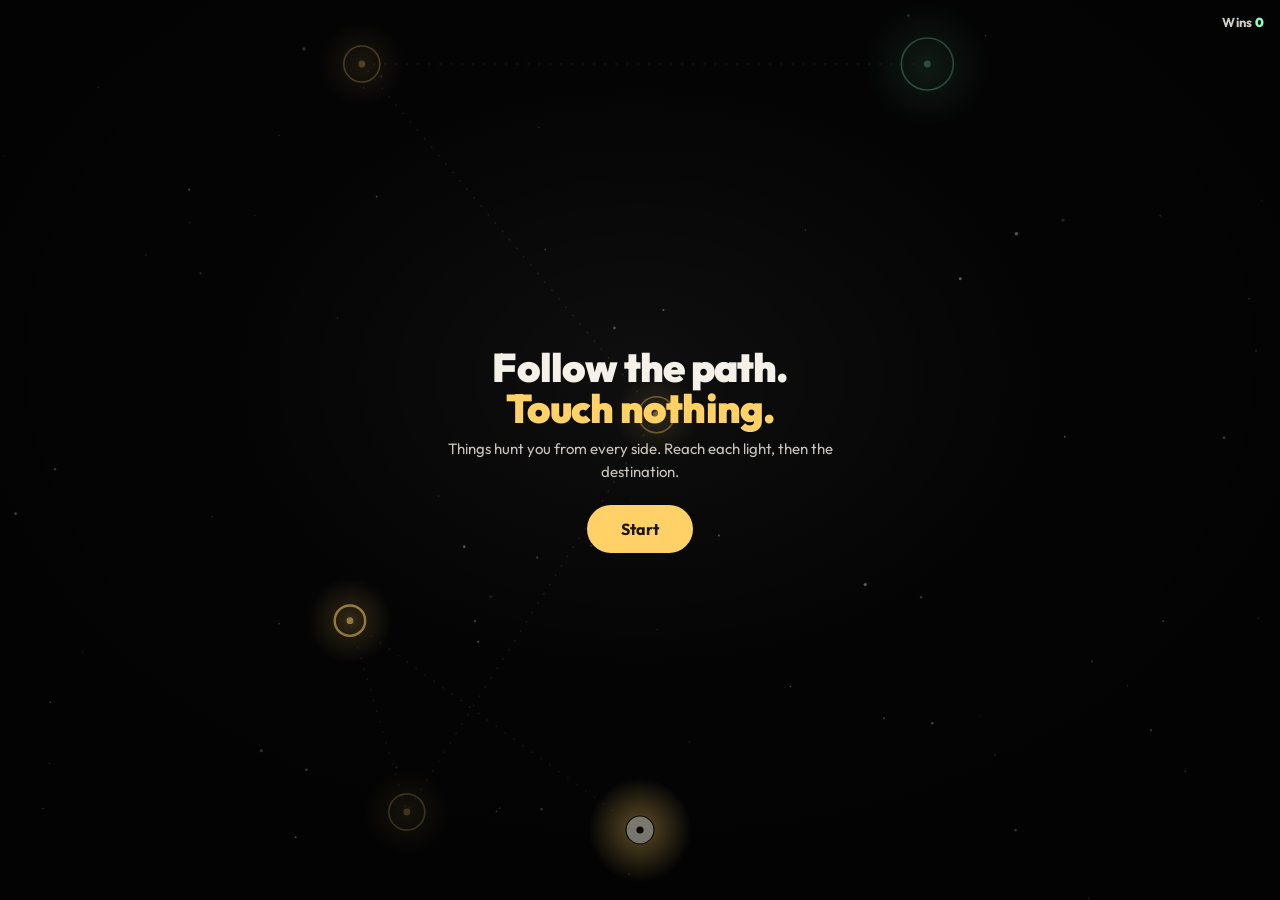
==== commit 45c685f7: "eez.world home: add small wins counter top right" ====
--- a/index.html
+++ b/index.html
@@ -53,6 +53,13 @@
   .pips i.now{background:#fff;box-shadow:0 0 8px rgba(255,255,255,.8)}
   .pips[hidden]{display:none}
 
+  .wins{
+    position:absolute;top:14px;right:16px;z-index:5;pointer-events:none;
+    font-size:13px;font-weight:700;letter-spacing:.02em;
+    color:rgba(245,241,232,.85);
+  }
+  .wins b{color:var(--green);font-weight:900}
+
   /* Overlays: one line, one button, nothing else */
   .overlay{
     position:absolute;inset:0;z-index:4;
@@ -84,6 +91,8 @@
 <main class="stage" id="stage">
   <canvas id="game"></canvas>
 
+  <div class="wins" id="wins">Wins <b>0</b></div>
+
   <div class="pips" id="pips" hidden></div>
 
   <div class="overlay" id="overlayStart">
@@ -121,6 +130,7 @@
   var overlayFail = document.getElementById('overlayFail');
   var overlayWin = document.getElementById('overlayWin');
   var failText = document.getElementById('failText');
+  var winsEl = document.getElementById('wins');
 
   var W = 0, H = 0, DPR = 1;
   function clamp(v,a,b){ return Math.max(a, Math.min(b, v)); }
@@ -137,6 +147,7 @@
   var path = [];        // waypoint points; the last one is the destination
   var wpIndex = 0;      // which waypoint is lit now
   var level = 1;
+  var wins = 0;
   var elapsed = 0;
   var spawnTimer = 0;
   var shake = 0;
@@ -268,6 +279,8 @@
   }
   function win(){
     state = 'won'; soundWin();
+    wins++;
+    winsEl.innerHTML = 'Wins <b>' + wins + '</b>';
     var d = path[path.length-1];
     burst(d.x, d.y, '#8affc1', 30);
     burst(d.x, d.y, '#ffd166', 22);
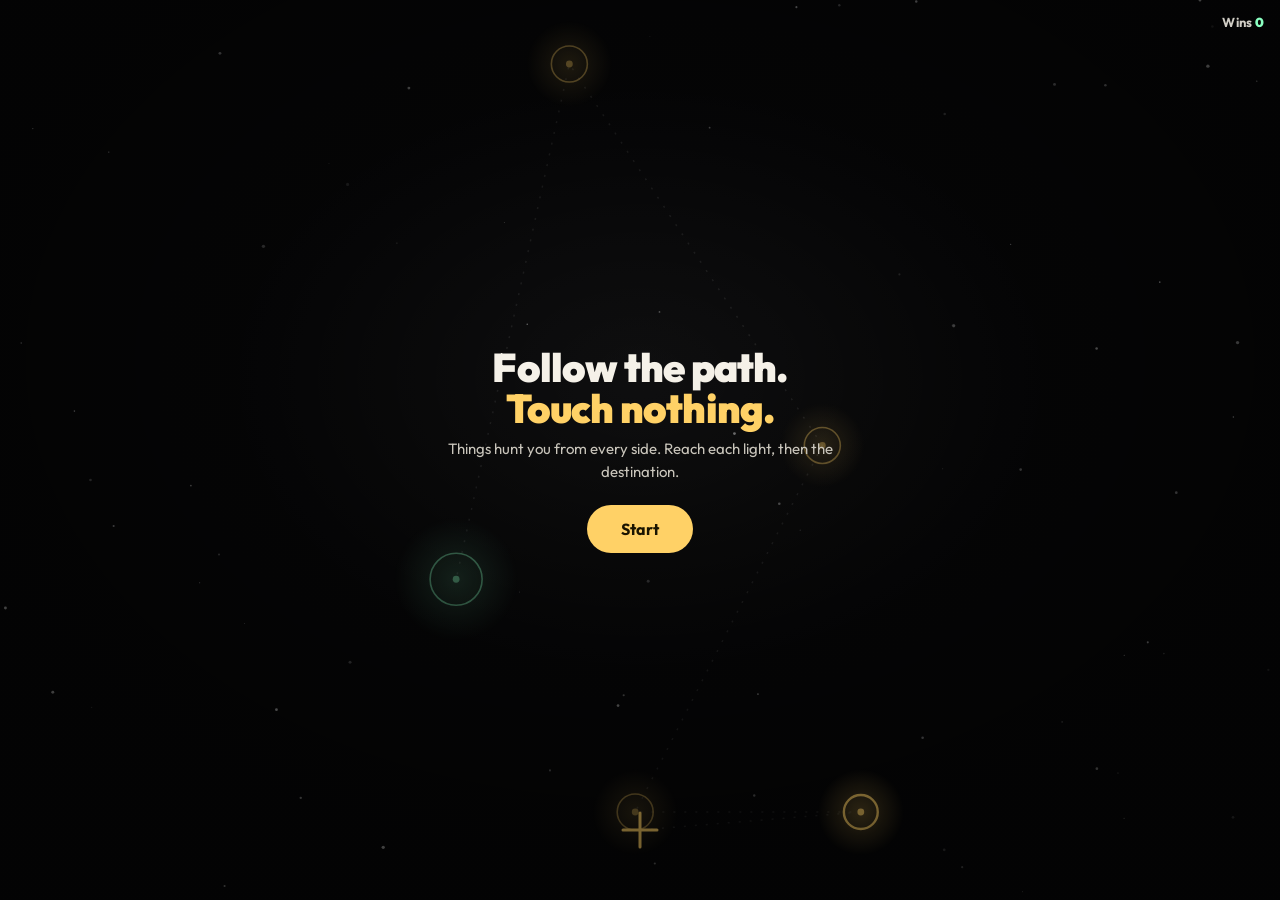
==== commit 7f009d5c: "eez.world home: final destination game, gentler growth, direct plus control, wins fixed, progress sa" ====
--- a/index.html
+++ b/index.html
@@ -36,7 +36,7 @@
   canvas{
     position:absolute;inset:0;width:100%;height:100%;display:block;
     touch-action:none;
-    cursor:crosshair;
+    cursor:none;
   }
 
   /* The one quiet marker: how far along the path you are */
@@ -53,8 +53,10 @@
   .pips i.now{background:#fff;box-shadow:0 0 8px rgba(255,255,255,.8)}
   .pips[hidden]{display:none}
 
+  /* Persistent counter: fixed to the viewport, above every overlay,
+     never hidden by any game state */
   .wins{
-    position:absolute;top:14px;right:16px;z-index:5;pointer-events:none;
+    position:fixed;top:14px;right:16px;z-index:60;pointer-events:none;
     font-size:13px;font-weight:700;letter-spacing:.02em;
     color:rgba(245,241,232,.85);
   }
@@ -91,8 +93,6 @@
 <main class="stage" id="stage">
   <canvas id="game"></canvas>
 
-  <div class="wins" id="wins">Wins <b>0</b></div>
-
   <div class="pips" id="pips" hidden></div>
 
   <div class="overlay" id="overlayStart">
@@ -114,11 +114,15 @@
   <div class="overlay" id="overlayWin" hidden>
     <div class="card win">
       <h1>You <em>made it.</em></h1>
-      <p>The next path is longer, and they hunt harder.</p>
+      <p>The next path grows a little longer.</p>
       <button class="btn" id="btnAgain" type="button">Next path</button>
     </div>
   </div>
 </main>
+
+<!-- Persistent wins counter: lives outside the stage, overlays and canvas,
+     so no game state can hide, move or reset it -->
+<div class="wins" id="wins">Wins <b id="winsNum">0</b></div>
 
 <script>
 (function(){
@@ -131,6 +135,7 @@
   var overlayWin = document.getElementById('overlayWin');
   var failText = document.getElementById('failText');
   var winsEl = document.getElementById('wins');
+  var winsNumEl = document.getElementById('winsNum');
 
   var W = 0, H = 0, DPR = 1;
   function clamp(v,a,b){ return Math.max(a, Math.min(b, v)); }
@@ -152,6 +157,28 @@
   var spawnTimer = 0;
   var shake = 0;
   var audioCtx = null;
+
+  // ---------- saved progress ----------
+  // Wins and the current level are stored on the device and restored on
+  // every visit. The save is only ever written, never cleared or removed,
+  // and the game keeps working in memory if storage is unavailable.
+  var SAVE_KEY = 'destination-game.progress.v1';
+  function saveProgress(){
+    try{
+      window.localStorage.setItem(SAVE_KEY, JSON.stringify({ wins: wins, level: level }));
+    }catch(e){}
+  }
+  function loadProgress(){
+    try{
+      var raw = window.localStorage.getItem(SAVE_KEY);
+      if(!raw) return;
+      var d = JSON.parse(raw);
+      if(d){
+        if(typeof d.wins === 'number' && isFinite(d.wins)) wins = Math.max(0, Math.floor(d.wins));
+        if(typeof d.level === 'number' && isFinite(d.level)) level = clamp(Math.floor(d.level), 1, 999);
+      }
+    }catch(e){}
+  }
 
   function resize(){
     var r = stage.getBoundingClientRect();
@@ -247,25 +274,33 @@
   function resetGame(lv){
     level = lv;
     hunters = []; particles = [];
-    elapsed = 0; spawnTimer = 500; shake = 0;
+    elapsed = 0; spawnTimer = 950; shake = 0;
     resetPositions();
     buildPath();
+  }
+  // The counter element is never hidden or rebuilt; only its number changes.
+  function renderWins(){
+    winsNumEl.textContent = wins;
+    winsEl.style.display = '';
   }
   function startRun(lv){
     ensureAudio();
     resetGame(lv);
+    saveProgress();
     state = 'playing';
+    renderWins();
     overlayStart.hidden = true; overlayFail.hidden = true; overlayWin.hidden = true;
     pipsEl.hidden = false;
   }
   function showStart(){
     state = 'ready';
-    resetGame(1);
+    resetGame(level);
     overlayStart.hidden = false; overlayFail.hidden = true; overlayWin.hidden = true;
     pipsEl.hidden = true;
   }
   function fail(){
     state = 'failed'; shake = 14; soundHit();
+    renderWins();
     burst(player.x, player.y, '#ff4757', 26);
     burst(player.x, player.y, '#ffffff', 12);
     var left = path.length - wpIndex;
@@ -280,7 +315,8 @@
   function win(){
     state = 'won'; soundWin();
     wins++;
-    winsEl.innerHTML = 'Wins <b>' + wins + '</b>';
+    saveProgress();
+    renderWins();
     var d = path[path.length-1];
     burst(d.x, d.y, '#8affc1', 30);
     burst(d.x, d.y, '#ffd166', 22);
@@ -294,8 +330,8 @@
     soundStep();
     wpIndex++;
     renderPips();
-    // every light you reach makes them come harder
-    spawnTimer = Math.min(spawnTimer, 260);
+    // every light you reach brings them a touch sooner
+    spawnTimer = Math.min(spawnTimer, 420);
   }
 
   // ---------- hunters ----------
@@ -305,9 +341,9 @@
   function difficulty(){
     var stageFrac = path.length ? wpIndex / path.length : 0;
     return {
-      speed: 1.45 + (level-1)*0.22 + stageFrac*1.15 + elapsed*0.008,
-      turn: 0.020 + (level-1)*0.003 + stageFrac*0.022,   // radians per frame of steering
-      interval: clamp(760 - (level-1)*60 - stageFrac*330 - elapsed*2.4, 235, 760)
+      speed: 1.02 + (level-1)*0.06 + stageFrac*0.30 + elapsed*0.0025,
+      turn: 0.013 + (level-1)*0.0012 + stageFrac*0.007,   // radians per frame of steering
+      interval: clamp(980 - (level-1)*30 - stageFrac*140 - elapsed*1.0, 560, 980)
     };
   }
   function spawnHunter(){
@@ -338,7 +374,7 @@
   }
   function collides(h){
     var dx = player.x - h.x, dy = player.y - h.y;
-    var rr = (player.r * 0.88) + (h.r * 0.82);
+    var rr = (player.r * 0.78) + (h.r * 0.72);
     return (dx*dx + dy*dy) < rr*rr;
   }
 
@@ -366,7 +402,7 @@
     keys[e.key.toLowerCase()] = true;
     if(e.key===' '){
       e.preventDefault();
-      if(state==='ready') startRun(1);
+      if(state==='ready') startRun(level);
       else if(state==='failed') startRun(level);
       else if(state==='won') startRun(level+1);
     }
@@ -374,7 +410,7 @@
   });
   window.addEventListener('keyup', function(e){ keys[e.key.toLowerCase()] = false; });
 
-  document.getElementById('btnStart').addEventListener('click', function(){ startRun(1); });
+  document.getElementById('btnStart').addEventListener('click', function(){ startRun(level); });
   document.getElementById('btnRetry').addEventListener('click', function(){ startRun(level); });
   document.getElementById('btnAgain').addEventListener('click', function(){ startRun(level+1); });
 
@@ -509,20 +545,19 @@
         player.ty = clamp(player.ty, player.r+4, H-player.r-4);
       }
 
-      // the light glides after its target
-      var ease = 1 - Math.pow(1 - 0.14, dt);
-      player.x += (player.tx - player.x) * ease;
-      player.y += (player.ty - player.y) * ease;
+      // the light sits right on the pointer, no gap
+      player.x = player.tx;
+      player.y = player.ty;
       player.x = clamp(player.x, player.r+4, W-player.r-4);
       player.y = clamp(player.y, player.r+4, H-player.r-4);
 
-      // spawning, faster and thicker the further you get
+      // spawning grows gently the further you get
       spawnTimer -= dtMs;
       if(spawnTimer <= 0){
         spawnHunter();
-        if(wpIndex >= 2 && Math.random() < 0.3) spawnHunter();
-        if(level >= 3 && Math.random() < 0.25) spawnHunter();
-        spawnTimer = difficulty().interval * rand(0.72, 1.2);
+        if(wpIndex >= 3 && Math.random() < 0.14) spawnHunter();
+        if(level >= 4 && Math.random() < 0.10) spawnHunter();
+        spawnTimer = difficulty().interval * rand(0.85, 1.25);
       }
 
       // hunters steer toward you
@@ -562,19 +597,20 @@
       ctx.beginPath(); ctx.arc(pt.x, pt.y, pt.r, 0, Math.PI*2); ctx.fill(); ctx.restore();
     }
 
-    // player light
+    // the control: just a plus, centered exactly on the pointer.
+    // The dotted route line ends on this plus; there is no separate dot.
     if(state !== 'failed'){
       ctx.save();
-      var pg = ctx.createRadialGradient(player.x, player.y, 1, player.x, player.y, 52);
-      pg.addColorStop(0, 'rgba(255,247,204,.95)');
-      pg.addColorStop(0.28, 'rgba(255,209,102,.55)');
-      pg.addColorStop(1, 'rgba(255,209,102,0)');
-      ctx.fillStyle = pg;
-      ctx.beginPath(); ctx.arc(player.x, player.y, 52, 0, Math.PI*2); ctx.fill();
-      ctx.fillStyle = '#fffbe6'; ctx.strokeStyle = '#111'; ctx.lineWidth = 1.2;
-      ctx.beginPath(); ctx.arc(player.x, player.y, player.r, 0, Math.PI*2); ctx.fill(); ctx.stroke();
-      ctx.fillStyle = '#111';
-      ctx.beginPath(); ctx.arc(player.x, player.y, 3.6, 0, Math.PI*2); ctx.fill();
+      ctx.strokeStyle = '#ffd166';
+      ctx.lineWidth = 3;
+      ctx.lineCap = 'round';
+      var arm = player.r + 3;
+      ctx.beginPath();
+      ctx.moveTo(player.x - arm, player.y);
+      ctx.lineTo(player.x + arm, player.y);
+      ctx.moveTo(player.x, player.y - arm);
+      ctx.lineTo(player.x, player.y + arm);
+      ctx.stroke();
       ctx.restore();
     }
 
@@ -582,8 +618,10 @@
     requestAnimationFrame(loop);
   }
   window.addEventListener('resize', resize);
+  loadProgress();
   resize();
-  resetGame(1);
+  resetGame(level);
+  renderWins();
   requestAnimationFrame(function(now){ last = now; requestAnimationFrame(loop); });
 })();
 </script>
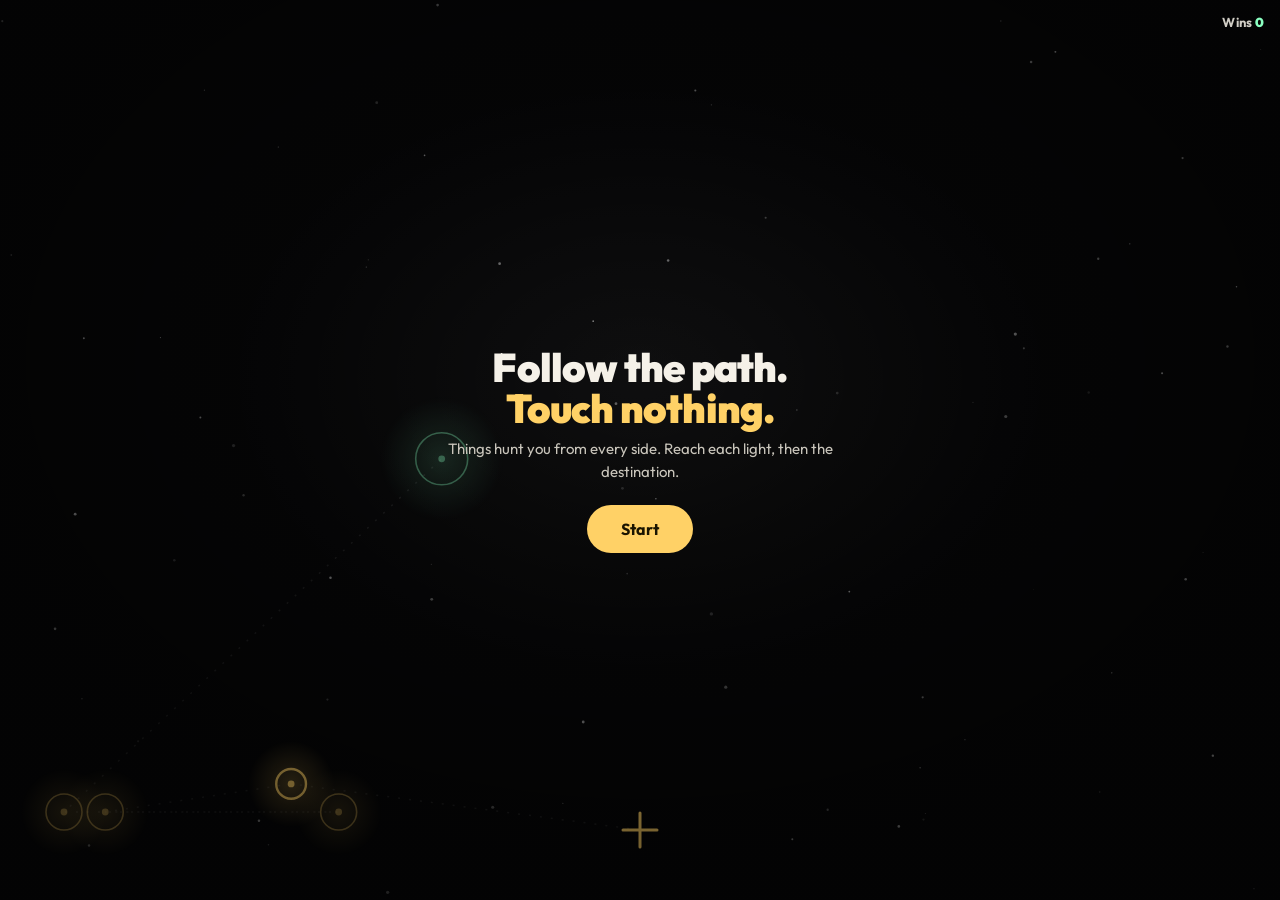
==== commit dcf9494d: "eez.world home: destination game update" ====
--- a/index.html
+++ b/index.html
@@ -397,6 +397,18 @@
   canvas.addEventListener('pointerdown', function(e){ setTargetFromEvent(e); ensureAudio(); });
   window.addEventListener('pointermove', function(e){ if(state==='playing' || state==='ready') setTargetFromEvent(e); });
   canvas.addEventListener('touchmove', function(e){ e.preventDefault(); setTargetFromEvent(e); }, {passive:false});
+
+  // One continuous touch per run: lifting a finger mid-run ends it.
+  // Touch only, so mouse and keyboard play are untouched.
+  function liftEndsRun(e){
+    if(state !== 'playing') return;
+    if(e.pointerType && e.pointerType !== 'touch') return;
+    fail();
+  }
+  window.addEventListener('pointerup', liftEndsRun);
+  window.addEventListener('pointercancel', liftEndsRun);
+  window.addEventListener('touchend', liftEndsRun);
+  window.addEventListener('touchcancel', liftEndsRun);
 
   window.addEventListener('keydown', function(e){
     keys[e.key.toLowerCase()] = true;
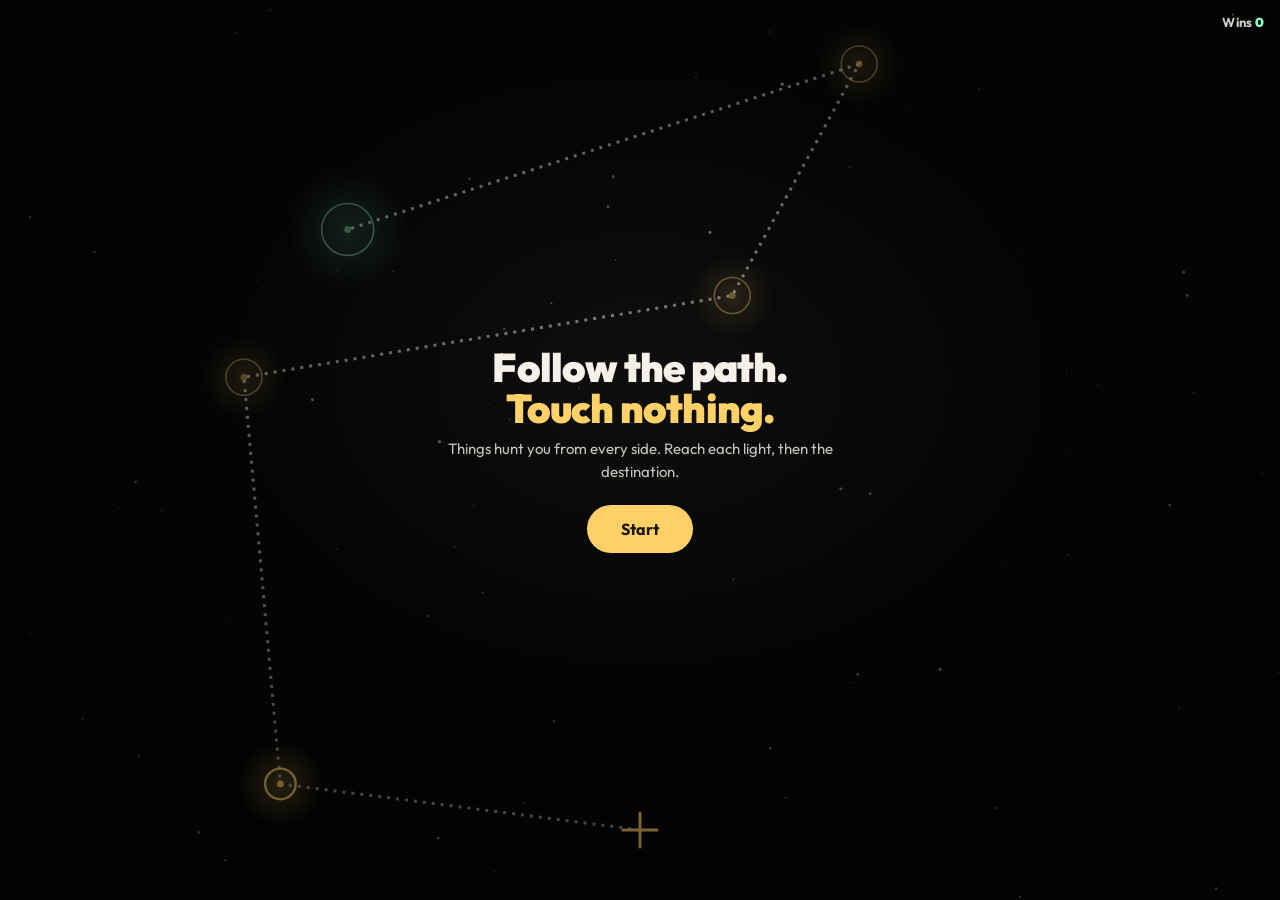
==== commit 1950b774: "Improve mobile game path visibility" ====
--- a/index.html
+++ b/index.html
@@ -431,9 +431,9 @@
     if(!path.length) return;
     // faint dotted route from where you are through the remaining lights
     ctx.save();
-    ctx.strokeStyle = 'rgba(255,255,255,.10)';
-    ctx.lineWidth = 1.5;
-    ctx.setLineDash([2, 9]);
+    ctx.strokeStyle = 'rgba(255,255,255,.55)';
+    ctx.lineWidth = 3;
+    ctx.setLineDash([3, 6]);
     ctx.beginPath();
     ctx.moveTo(player.x, player.y);
     for(var i=wpIndex;i<path.length;i++) ctx.lineTo(path[i].x, path[i].y);
